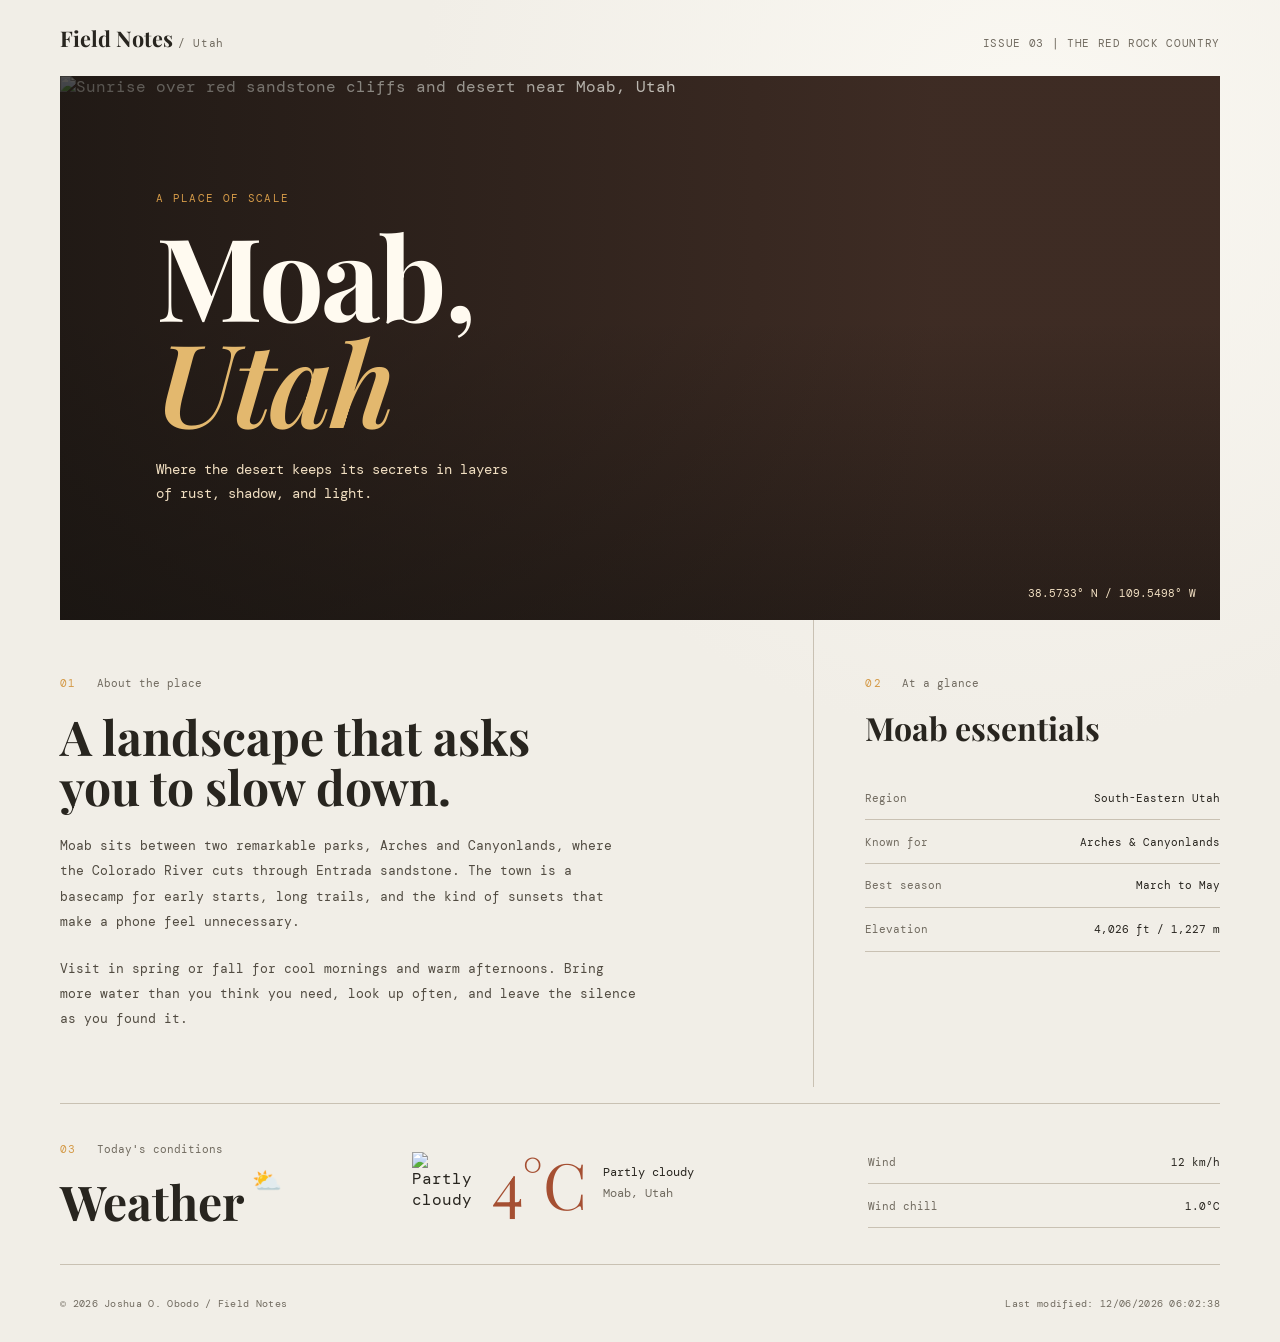
==== place.html @ 02d6fb65 "Build W03 country place website" ====
<!DOCTYPE html>
<html lang="en">
  <head>
    <meta charset="UTF-8">
    <meta name="viewport" content="width=device-width, initial-scale=1.0">
    <meta name="description" content="A field guide to Moab, Utah, a red-rock landscape shaped by wind, water, and wide-open skies.">
    <title>Moab, Utah | A Place Worth Finding</title>
    <link rel="preconnect" href="https://fonts.googleapis.com">
    <link rel="preconnect" href="https://fonts.gstatic.com" crossorigin>
    <link href="https://fonts.googleapis.com/css2?family=DM+Mono:wght@400;500&family=Playfair+Display:wght@600;700&display=swap" rel="stylesheet">
    <link rel="stylesheet" href="styles/place.css">
    <script src="scripts/place.js" defer></script>
  </head>
  <body>
    <header class="site-header">
      <a class="wordmark" href="place.html">Field Notes <span>/ Utah</span></a>
      <p class="edition">Issue 03 <span aria-hidden="true">|</span> The red rock country</p>
    </header>

    <main>
      <section class="hero" aria-labelledby="place-title">
        <picture>
          <source media="(min-width: 700px)" srcset="https://images.unsplash.com/photo-1509316785289-025f5b846b35?auto=format&fit=crop&w=1800&q=85&fm=webp">
          <img src="https://images.unsplash.com/photo-1509316785289-025f5b846b35?auto=format&fit=crop&w=900&q=85&fm=webp" alt="Sunrise over red sandstone cliffs and desert near Moab, Utah" width="900" height="1200">
        </picture>
        <div class="hero-copy">
          <p class="kicker">A place of scale</p>
          <h1 id="place-title">Moab, <em>Utah</em></h1>
          <p class="hero-description">Where the desert keeps its secrets in layers of rust, shadow, and light.</p>
        </div>
        <p class="hero-coordinate">38.5733° N <span aria-hidden="true">/</span> 109.5498° W</p>
      </section>

      <div class="content-grid">
        <section class="about" aria-labelledby="about-title">
          <p class="section-number">01 <span>About the place</span></p>
          <h2 id="about-title">A landscape that asks you to slow down.</h2>
          <p>Moab sits between two remarkable parks, Arches and Canyonlands, where the Colorado River cuts through Entrada sandstone. The town is a basecamp for early starts, long trails, and the kind of sunsets that make a phone feel unnecessary.</p>
          <p>Visit in spring or fall for cool mornings and warm afternoons. Bring more water than you think you need, look up often, and leave the silence as you found it.</p>
        </section>

        <aside class="facts" aria-labelledby="facts-title">
          <p class="section-number">02 <span>At a glance</span></p>
          <h2 id="facts-title">Moab essentials</h2>
          <dl>
            <div><dt>Region</dt><dd>South-Eastern Utah</dd></div>
            <div><dt>Known for</dt><dd>Arches &amp; Canyonlands</dd></div>
            <div><dt>Best season</dt><dd>March to May</dd></div>
            <div><dt>Elevation</dt><dd>4,026 ft / 1,227 m</dd></div>
          </dl>
        </aside>

        <section class="weather" aria-labelledby="weather-title">
          <div>
            <p class="section-number">03 <span>Today's conditions</span></p>
            <h2 id="weather-title">Weather</h2>
          </div>
          <div class="weather-reading">
            <img src="images/weather-partly-cloudy.svg" alt="Partly cloudy" width="64" height="64">
            <p class="temperature"><span id="temperature">4</span>°C</p>
            <p class="condition">Partly cloudy<br><span>Moab, Utah</span></p>
          </div>
          <dl class="weather-details">
            <div><dt>Wind</dt><dd><span id="wind-speed">12</span> km/h</dd></div>
            <div><dt>Wind chill</dt><dd id="wind-chill">Calculating...</dd></div>
          </dl>
        </section>
      </div>
    </main>

    <footer>
      <p>&copy; <span id="current-year"></span> Joshua O. Obodo <span aria-hidden="true">/</span> Field Notes</p>
      <p>Last modified: <span id="last-modified"></span></p>
    </footer>
  </body>
</html>
---- styles/place.css ----
* { box-sizing: border-box; }

:root {
  --ink: #28251f;
  --muted: #716b60;
  --paper: #f1eee7;
  --rust: #a54f32;
  --ochre: #d49a48;
  --line: #c9c1b3;
  font-family: 'DM Mono', monospace;
  color: var(--ink);
  background: var(--paper);
}

body { margin: 0; background: radial-gradient(circle at 80% 10%, #faf8f2 0, var(--paper) 38rem); }

.site-header, main, footer { width: min(100% - 2.5rem, 1160px); margin: 0 auto; }
.site-header { display: flex; align-items: baseline; justify-content: space-between; padding: 1.5rem 0; }
.wordmark { color: var(--ink); font-family: 'Playfair Display', serif; font-size: 1.35rem; font-weight: 700; text-decoration: none; }
.wordmark span, .edition { color: var(--muted); font-family: 'DM Mono', monospace; font-size: 0.68rem; font-weight: 400; letter-spacing: 0.06em; }
.edition { margin: 0; text-transform: uppercase; }

.hero { position: relative; min-height: 34rem; overflow: hidden; color: #fffaf0; background: #402d25; }
.hero picture, .hero img { display: block; width: 100%; height: 100%; }
.hero picture { position: absolute; inset: 0; }
.hero img { object-fit: cover; object-position: center; filter: saturate(0.88); }
.hero::after { position: absolute; inset: 0; background: linear-gradient(90deg, rgba(22, 19, 16, 0.75), rgba(22, 19, 16, 0.05) 75%), linear-gradient(0deg, rgba(22, 19, 16, 0.55), transparent 55%); content: ''; }
.hero-copy, .hero-coordinate { position: absolute; z-index: 1; }
.hero-copy { top: 50%; left: clamp(1.5rem, 8vw, 6rem); max-width: 36rem; transform: translateY(-50%); }
.kicker, .section-number { color: var(--ochre); font-size: 0.7rem; letter-spacing: 0.12em; text-transform: uppercase; }
.kicker { margin: 0 0 1rem; }
h1, h2 { font-family: 'Playfair Display', serif; }
h1 { margin: 0; font-size: clamp(3.4rem, 9vw, 7.8rem); line-height: 0.92; letter-spacing: -0.02em; }
h1 em { color: #e3b86e; font-weight: 600; }
.hero-description { max-width: 22rem; margin: 1.5rem 0 0; color: #f1dfc2; font-size: 0.9rem; line-height: 1.7; }
.hero-coordinate { right: 1.5rem; bottom: 1.25rem; margin: 0; color: #f1dfc2; font-size: 0.68rem; }

.content-grid { display: grid; grid-template-columns: 1.3fr 0.7fr; gap: 0; }
.about, .facts, .weather { padding: 3.5rem clamp(1rem, 4vw, 4rem); }
.about { padding-left: 0; border-right: 1px solid var(--line); }
.facts { padding-right: 0; }
.section-number { margin: 0 0 1.3rem; }
.section-number span { margin-left: 0.75rem; color: var(--muted); letter-spacing: 0; text-transform: none; }
h2 { margin: 0; font-size: clamp(1.8rem, 4vw, 3rem); line-height: 1.05; }
.about h2 { max-width: 31rem; }
.about > p:not(.section-number) { max-width: 36rem; margin: 1.35rem 0 0; color: #514b41; font-size: 0.83rem; line-height: 1.9; }
.facts h2 { font-size: 2rem; }
dl { margin: 2rem 0 0; }
.facts dl div, .weather-details div { display: flex; justify-content: space-between; gap: 1rem; padding: 0.9rem 0; border-bottom: 1px solid var(--line); font-size: 0.7rem; }
dt { color: var(--muted); }
dd { margin: 0; text-align: right; }

.weather { grid-column: 1 / -1; display: grid; grid-template-columns: 1fr 1.3fr 1fr; align-items: center; margin-top: 1rem; padding: 2.25rem 0; border-top: 1px solid var(--line); border-bottom: 1px solid var(--line); }
.weather h2 { position: relative; display: inline-block; }
.weather h2::after { content: '⛅'; position: absolute; top: -0.6rem; right: -2.4rem; font-size: 1.5rem; }
.weather-reading { display: flex; align-items: center; gap: 1rem; }
.weather-reading img { width: 4rem; height: 4rem; }
.temperature { margin: 0; color: var(--rust); font-family: 'Playfair Display', serif; font-size: clamp(2.5rem, 6vw, 4rem); line-height: 1; }
.condition { margin: 0; font-size: 0.72rem; line-height: 1.8; }
.condition span { color: var(--muted); }
.weather-details { margin: 0; }

footer { display: flex; justify-content: space-between; padding: 2rem 0; color: var(--muted); font-size: 0.65rem; letter-spacing: 0.03em; }
footer p { margin: 0; }

@media (max-width: 699px) {
  .site-header { align-items: flex-start; }
  .edition { max-width: 8rem; text-align: right; line-height: 1.5; }
  .hero { min-height: 32rem; }
  .hero img { object-position: 62% center; }
  .hero-copy { top: auto; bottom: 3.5rem; transform: none; }
  .hero-coordinate { left: 1.5rem; right: auto; }
  .content-grid { display: block; }
  .about, .facts { padding: 3rem 0; }
  .about { border-right: 0; border-bottom: 1px solid var(--line); }
  .weather { display: block; padding: 2.5rem 0; }
  .weather-reading { margin: 2rem 0; }
  footer { display: block; line-height: 2; }
}
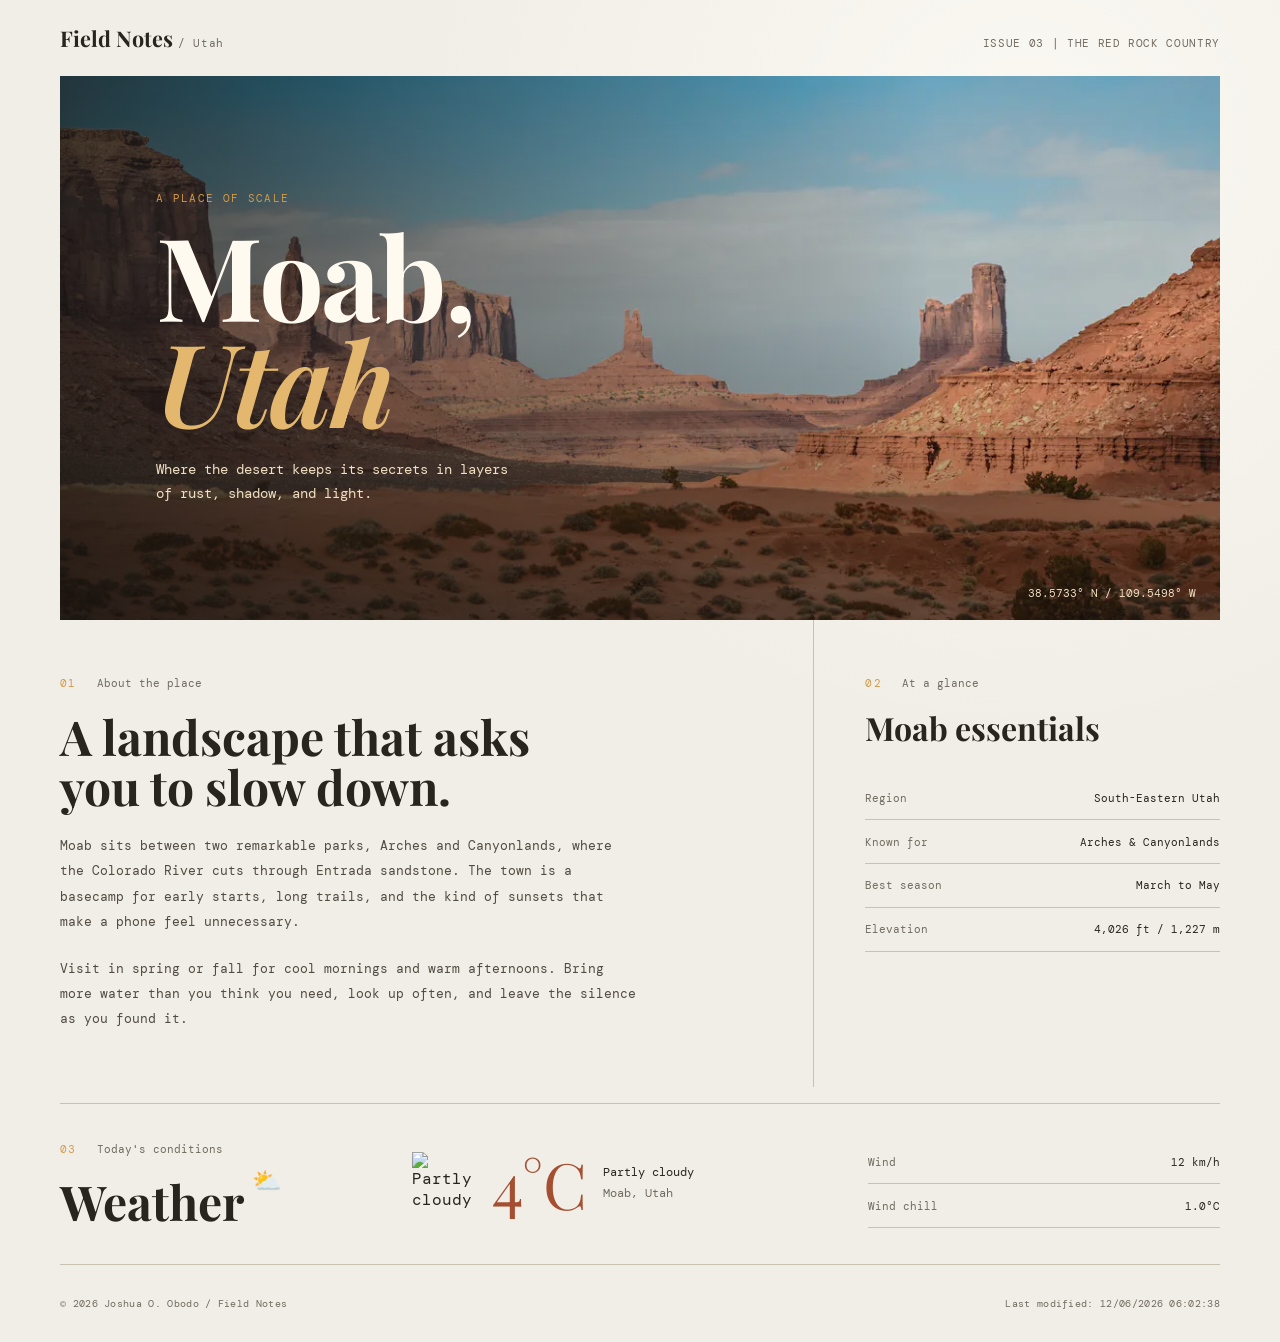
==== commit 144c60b4: "Fix country page audit issues" ====
--- a/place.html
+++ b/place.html
@@ -3,6 +3,7 @@
   <head>
     <meta charset="UTF-8">
     <meta name="viewport" content="width=device-width, initial-scale=1.0">
+    <meta name="author" content="Joshua O. Obodo">
     <meta name="description" content="A field guide to Moab, Utah, a red-rock landscape shaped by wind, water, and wide-open skies.">
     <title>Moab, Utah | A Place Worth Finding</title>
     <link rel="preconnect" href="https://fonts.googleapis.com">
@@ -20,8 +21,8 @@
     <main>
       <section class="hero" aria-labelledby="place-title">
         <picture>
-          <source media="(min-width: 700px)" srcset="https://images.unsplash.com/photo-1509316785289-025f5b846b35?auto=format&fit=crop&w=1800&q=85&fm=webp">
-          <img src="https://images.unsplash.com/photo-1509316785289-025f5b846b35?auto=format&fit=crop&w=900&q=85&fm=webp" alt="Sunrise over red sandstone cliffs and desert near Moab, Utah" width="900" height="1200">
+          <source media="(min-width: 700px)" srcset="images/moab-hero-large.webp">
+          <img src="images/moab-hero.webp" alt="Sunrise over red sandstone cliffs and desert near Moab, Utah" width="900" height="1200">
         </picture>
         <div class="hero-copy">
           <p class="kicker">A place of scale</p>
